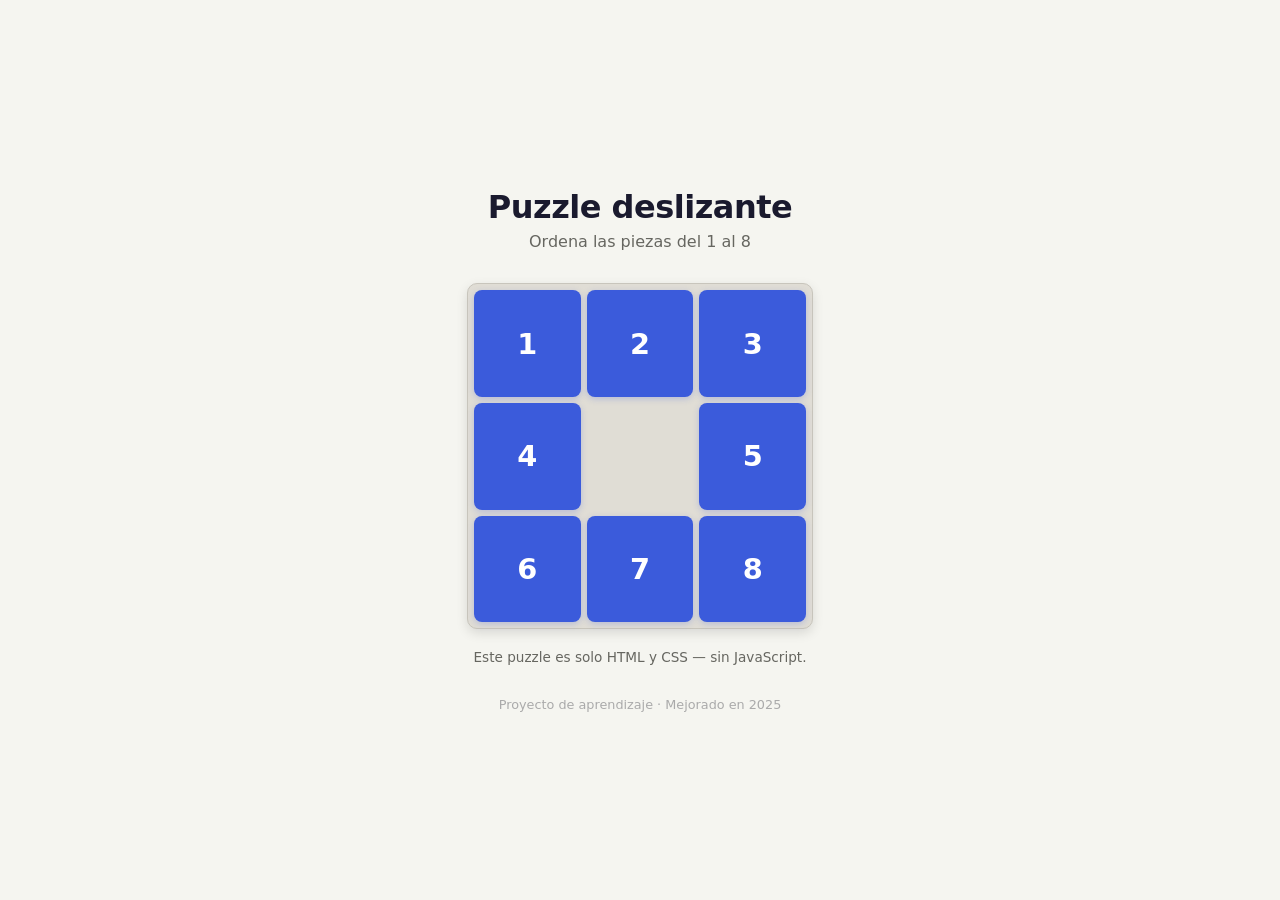
==== puzzle2.0/puzzle.html @ 2200f9c1 "feat: setup inicial de puzzle 1 y 2" ====
<!DOCTYPE html>
<html lang="es">
  <head>
    <meta charset="UTF-8" />
    <meta name="viewport" content="width=device-width, initial-scale=1.0" />
    <link rel="stylesheet" href="puzzle.css" />
    <title>Puzzle deslizante</title>
  </head>
  <body>
    <header>
      <h1>Puzzle deslizante</h1>
      <p class="subtitulo">Ordena las piezas del 1 al 8</p>
    </header>

    <main>
      <div class="tablero" role="grid" aria-label="Tablero del puzzle">

        <!-- Fila 1 -->
        <div class="pieza" role="gridcell">1</div>
        <div class="pieza" role="gridcell">2</div>
        <div class="pieza" role="gridcell">3</div>

        <!-- Fila 2 -->
        <div class="pieza" role="gridcell">4</div>
        <div class="pieza vacia" role="gridcell" aria-label="Espacio vacío"></div>
        <div class="pieza" role="gridcell">5</div>

        <!-- Fila 3 -->
        <div class="pieza" role="gridcell">6</div>
        <div class="pieza" role="gridcell">7</div>
        <div class="pieza" role="gridcell">8</div>

      </div>

      <p class="nota">Este puzzle es solo HTML y CSS — sin JavaScript.</p>
    </main>

    <footer>
      <p>Proyecto de aprendizaje · Mejorado en 2025</p>
    </footer>
  </body>
</html>
---- puzzle2.0/puzzle.css ----
/* =============================================
   RESET Y BASE
   ============================================= */
*,
*::before,
*::after {
  box-sizing: border-box;
  margin: 0;
  padding: 0;
}

:root {
  --color-fondo: #f5f5f0;
  --color-superficie: #ffffff;
  --color-pieza: #3b5bdb;
  --color-pieza-hover: #2f4ac4;
  --color-pieza-texto: #ffffff;
  --color-vacia: #e0ddd5;
  --color-borde: #c8c5bc;
  --color-encabezado: #1a1a2e;
  --color-texto-secundario: #666660;
  --color-footer: #aaa;
  --radio: 10px;
  --tamano-tablero: 320px;
  --tamano-pieza: calc(var(--tamano-tablero) / 3);
  --gap: 6px;
  --sombra: 0 4px 12px rgba(0, 0, 0, 0.12);
  --sombra-pieza: 0 2px 6px rgba(59, 91, 219, 0.25);
}

/* =============================================
   BODY Y LAYOUT GENERAL
   ============================================= */
body {
  font-family: 'Segoe UI', system-ui, sans-serif;
  background-color: var(--color-fondo);
  color: var(--color-encabezado);
  min-height: 100vh;
  display: flex;
  flex-direction: column;
  align-items: center;
  justify-content: center;
  gap: 2rem;
  padding: 2rem 1rem;
}

/* =============================================
   HEADER
   ============================================= */
header {
  text-align: center;
}

h1 {
  font-size: 2rem;
  font-weight: 700;
  letter-spacing: -0.5px;
  color: var(--color-encabezado);
}

.subtitulo {
  margin-top: 0.4rem;
  font-size: 1rem;
  color: var(--color-texto-secundario);
}

/* =============================================
   MAIN
   ============================================= */
main {
  display: flex;
  flex-direction: column;
  align-items: center;
  gap: 1.25rem;
}

/* =============================================
   TABLERO
   ============================================= */
.tablero {
  display: grid;
  grid-template-columns: repeat(3, var(--tamano-pieza));
  grid-template-rows: repeat(3, var(--tamano-pieza));
  gap: var(--gap);
  background-color: var(--color-vacia);
  border-radius: var(--radio);
  padding: var(--gap);
  box-shadow: var(--sombra);
  border: 1px solid var(--color-borde);
}

/* =============================================
   PIEZAS
   ============================================= */
.pieza {
  background-color: var(--color-pieza);
  color: var(--color-pieza-texto);
  border-radius: calc(var(--radio) - 2px);
  display: flex;
  align-items: center;
  justify-content: center;
  font-size: 1.8rem;
  font-weight: 700;
  cursor: default;
  user-select: none;
  box-shadow: var(--sombra-pieza);
  transition: background-color 0.15s ease, transform 0.1s ease;
}

.pieza:hover {
  background-color: var(--color-pieza-hover);
  transform: scale(1.03);
}

.pieza.vacia {
  background-color: transparent;
  box-shadow: none;
  cursor: default;
}

.pieza.vacia:hover {
  background-color: transparent;
  transform: none;
}

/* =============================================
   NOTA Y FOOTER
   ============================================= */
.nota {
  font-size: 0.85rem;
  color: var(--color-texto-secundario);
  text-align: center;
}

footer {
  text-align: center;
  font-size: 0.8rem;
  color: var(--color-footer);
}

/* =============================================
   RESPONSIVE
   ============================================= */
@media (max-width: 400px) {
  :root {
    --tamano-tablero: 270px;
  }

  h1 {
    font-size: 1.5rem;
  }
}
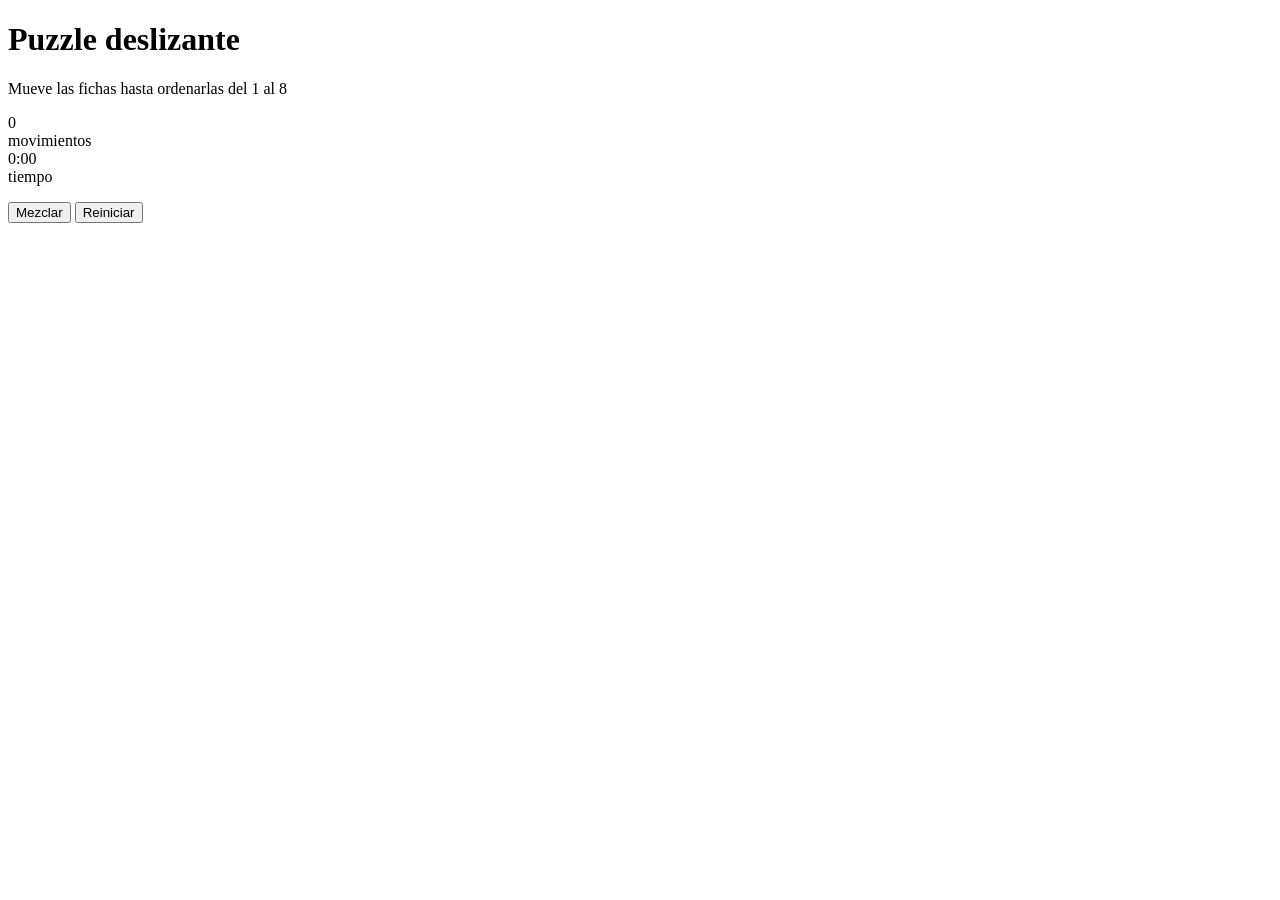
==== commit 62fdfdde: "html" ====
--- a/puzzle2.0/puzzle.html
+++ b/puzzle2.0/puzzle.html
@@ -3,40 +3,37 @@
   <head>
     <meta charset="UTF-8" />
     <meta name="viewport" content="width=device-width, initial-scale=1.0" />
-    <link rel="stylesheet" href="puzzle.css" />
+    <link rel="stylesheet" href="styles.css" />
     <title>Puzzle deslizante</title>
   </head>
   <body>
-    <header>
-      <h1>Puzzle deslizante</h1>
-      <p class="subtitulo">Ordena las piezas del 1 al 8</p>
-    </header>
+    <div class="app">
+      <header class="cabecera">
+        <h1>Puzzle deslizante</h1>
+        <p>Mueve las fichas hasta ordenarlas del 1 al 8</p>
+      </header>
 
-    <main>
-      <div class="tablero" role="grid" aria-label="Tablero del puzzle">
-
-        <!-- Fila 1 -->
-        <div class="pieza" role="gridcell">1</div>
-        <div class="pieza" role="gridcell">2</div>
-        <div class="pieza" role="gridcell">3</div>
-
-        <!-- Fila 2 -->
-        <div class="pieza" role="gridcell">4</div>
-        <div class="pieza vacia" role="gridcell" aria-label="Espacio vacío"></div>
-        <div class="pieza" role="gridcell">5</div>
-
-        <!-- Fila 3 -->
-        <div class="pieza" role="gridcell">6</div>
-        <div class="pieza" role="gridcell">7</div>
-        <div class="pieza" role="gridcell">8</div>
-
+      <div class="stats">
+        <div class="stat">
+          <div class="stat-val" id="movs">0</div>
+          <div class="stat-lbl">movimientos</div>
+        </div>
+        <div class="stat">
+          <div class="stat-val" id="tiempo">0:00</div>
+          <div class="stat-lbl">tiempo</div>
+        </div>
       </div>
 
-      <p class="nota">Este puzzle es solo HTML y CSS — sin JavaScript.</p>
-    </main>
+      <div class="tablero" id="tablero" role="grid" aria-label="Tablero del puzzle"></div>
 
-    <footer>
-      <p>Proyecto de aprendizaje · Mejorado en 2025</p>
-    </footer>
+      <p class="mensaje" id="mensaje" aria-live="polite"></p>
+
+      <div class="acciones">
+        <button id="btnMezclar">Mezclar</button>
+        <button id="btnReset">Reiniciar</button>
+      </div>
+    </div>
+
+    <script src="app.js"></script>
   </body>
 </html>
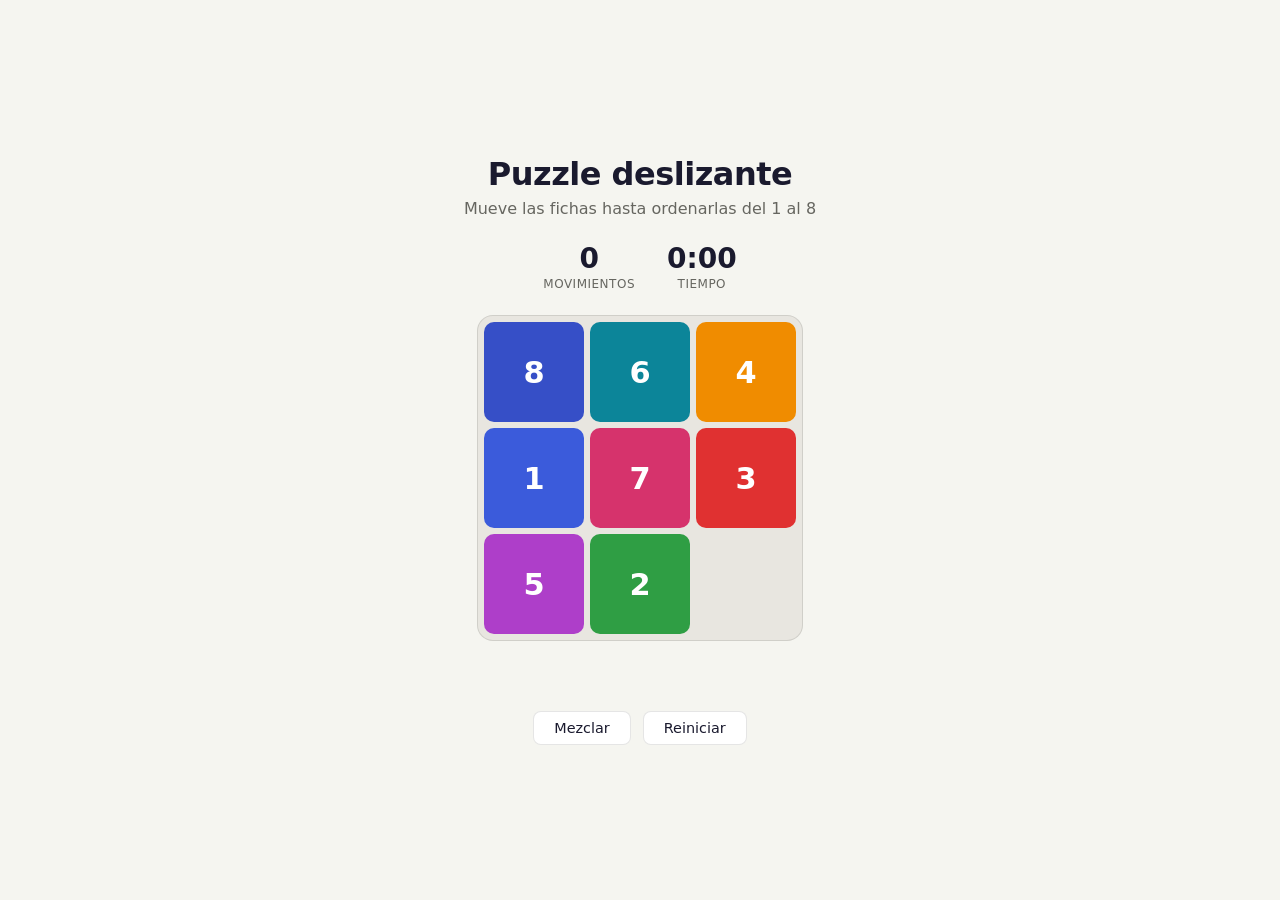
==== commit b739e50d: "cambios de último momento" ====
--- a/puzzle2.0/puzzle.html
+++ b/puzzle2.0/puzzle.html
@@ -3,7 +3,7 @@
   <head>
     <meta charset="UTF-8" />
     <meta name="viewport" content="width=device-width, initial-scale=1.0" />
-    <link rel="stylesheet" href="styles.css" />
+    <link rel="stylesheet" href="puzzle.css" />
     <title>Puzzle deslizante</title>
   </head>
   <body>
@@ -34,6 +34,6 @@
       </div>
     </div>
 
-    <script src="app.js"></script>
+    <script src="puzzle.js"></script>
   </body>
 </html>
--- a/puzzle2.0/puzzle.css
+++ b/puzzle2.0/puzzle.css
@@ -0,0 +1,172 @@
+*,
+*::before,
+*::after {
+  box-sizing: border-box;
+  margin: 0;
+  padding: 0;
+}
+
+:root {
+  --fondo: #f5f5f0;
+  --superficie: #ffffff;
+  --borde: rgba(0, 0, 0, 0.1);
+  --tablero-bg: #e8e6e0;
+  --texto: #1a1a2e;
+  --texto-muted: #666660;
+  --radio-tablero: 16px;
+  --radio-ficha: 10px;
+  --tamano-ficha: 100px;
+  --gap: 6px;
+}
+
+body {
+  font-family: 'Segoe UI', system-ui, sans-serif;
+  background-color: var(--fondo);
+  color: var(--texto);
+  min-height: 100vh;
+  display: flex;
+  align-items: center;
+  justify-content: center;
+}
+
+.app {
+  display: flex;
+  flex-direction: column;
+  align-items: center;
+  gap: 1.5rem;
+  padding: 2rem 1rem;
+}
+
+.cabecera {
+  text-align: center;
+}
+
+.cabecera h1 {
+  font-size: 2rem;
+  font-weight: 700;
+  letter-spacing: -0.5px;
+}
+
+.cabecera p {
+  margin-top: 0.4rem;
+  font-size: 1rem;
+  color: var(--texto-muted);
+}
+
+.stats {
+  display: flex;
+  gap: 2rem;
+}
+
+.stat {
+  text-align: center;
+}
+
+.stat-val {
+  font-size: 1.75rem;
+  font-weight: 700;
+}
+
+.stat-lbl {
+  font-size: 0.75rem;
+  color: var(--texto-muted);
+  margin-top: 2px;
+  text-transform: uppercase;
+  letter-spacing: 0.5px;
+}
+
+.tablero {
+  display: grid;
+  grid-template-columns: repeat(3, var(--tamano-ficha));
+  grid-template-rows: repeat(3, var(--tamano-ficha));
+  gap: var(--gap);
+  background-color: var(--tablero-bg);
+  border-radius: var(--radio-tablero);
+  padding: var(--gap);
+  border: 1px solid var(--borde);
+}
+
+.ficha {
+  border-radius: var(--radio-ficha);
+  display: flex;
+  align-items: center;
+  justify-content: center;
+  font-size: 1.9rem;
+  font-weight: 700;
+  cursor: pointer;
+  color: #ffffff;
+  user-select: none;
+  transition: transform 0.12s ease, opacity 0.12s ease;
+}
+
+.ficha:hover {
+  transform: scale(1.06);
+}
+
+.ficha:active {
+  transform: scale(0.96);
+}
+
+.ficha.vacia {
+  background: transparent !important;
+  cursor: default;
+  pointer-events: none;
+}
+
+.ficha.vacia:hover {
+  transform: none;
+}
+
+.ficha.ganada {
+  cursor: default;
+  animation: pulso 0.5s ease;
+}
+
+@keyframes pulso {
+  0%   { transform: scale(1); }
+  50%  { transform: scale(1.08); }
+  100% { transform: scale(1); }
+}
+
+.mensaje {
+  font-size: 1rem;
+  font-weight: 600;
+  min-height: 1.4rem;
+  text-align: center;
+  color: var(--texto);
+}
+
+.acciones {
+  display: flex;
+  gap: 0.75rem;
+}
+
+button {
+  padding: 0.5rem 1.25rem;
+  border-radius: 8px;
+  border: 1px solid var(--borde);
+  background-color: var(--superficie);
+  color: var(--texto);
+  font-size: 0.9rem;
+  font-family: inherit;
+  cursor: pointer;
+  transition: background-color 0.1s ease;
+}
+
+button:hover {
+  background-color: var(--tablero-bg);
+}
+
+button:active {
+  transform: scale(0.97);
+}
+
+@media (max-width: 400px) {
+  :root {
+    --tamano-ficha: 84px;
+  }
+
+  .cabecera h1 {
+    font-size: 1.5rem;
+  }
+}
